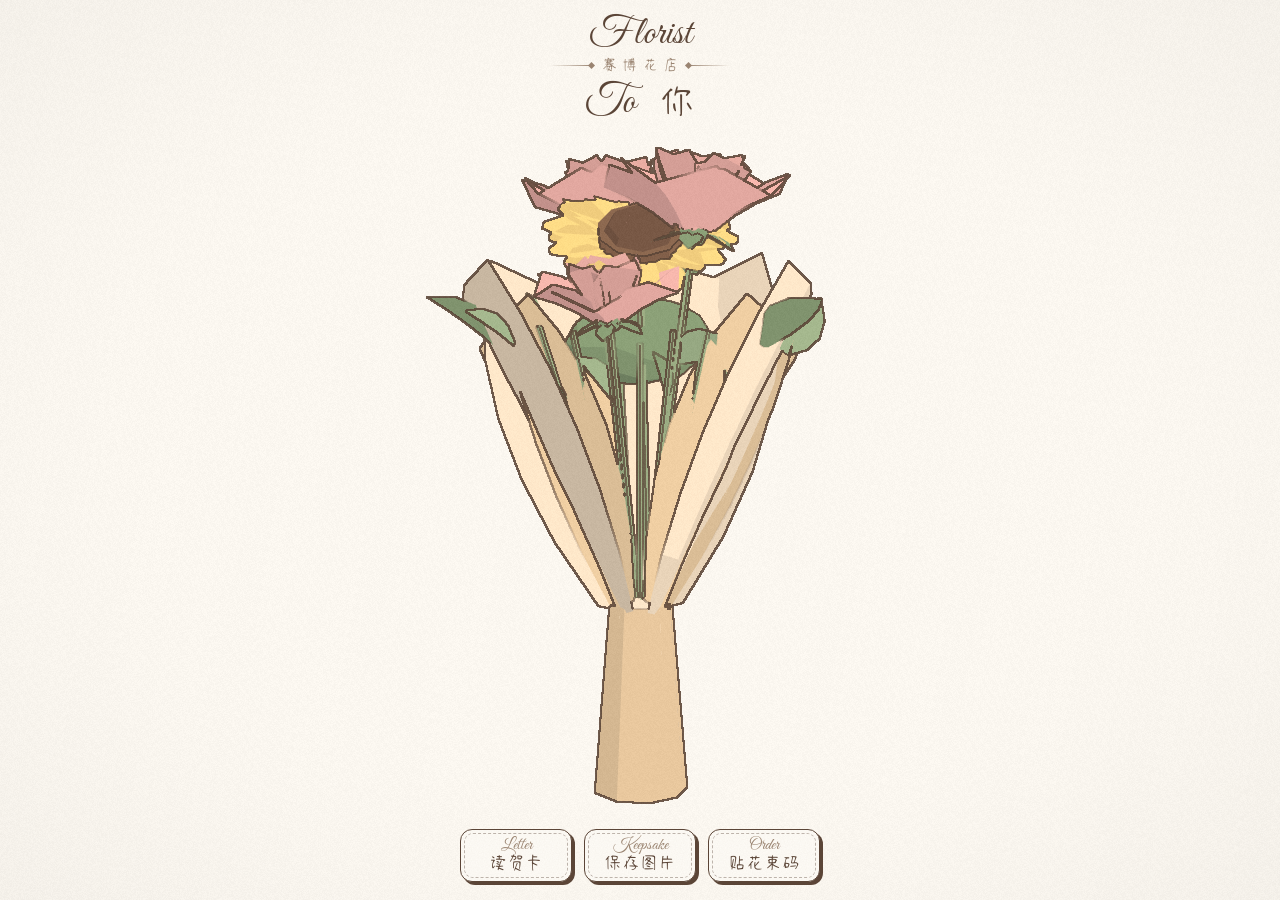
==== index.html @ 026fa671 "Publish CyberFlowerShop static site, menu and link integration Co-authored-by: Codex <codex@openai.c" ====
<!doctype html>
<html lang="zh-CN">
<head>
  <meta charset="utf-8">
  <meta name="viewport" content="width=device-width, initial-scale=1, maximum-scale=1, viewport-fit=cover">
  <meta name="theme-color" content="#F3EBDD">
  <title>赛博花店 · Cyber Florist</title>
  <link rel="icon" href="data:image/svg+xml,%3Csvg xmlns='http://www.w3.org/2000/svg' viewBox='0 0 100 100'%3E%3Ctext y='.9em' font-size='90'%3E%F0%9F%8C%B7%3C/text%3E%3C/svg%3E">
  <link rel="stylesheet" href="style.css">
</head>
<body>
  <canvas id="scene"></canvas>

  <header class="top">
    <div class="brand">
      <span class="brand-en">Florist</span>
      <span class="brand-sub"><i class="rule"></i><span class="brand-cn">赛博花店</span><i class="rule r"></i></span>
    </div>
    <div id="toLine" class="to-line hidden"><span class="to-en">To</span> <span id="toName"></span></div>
  </header>

  <div id="hint" class="hint hidden">拖动转一转 · 点花看花语 · 点贺卡读寄语</div>

  <div id="bubble" class="bubble hidden" role="dialog" aria-live="polite">
    <div class="bubble-head">
      <span id="bubbleDot" class="dot"></span>
      <span id="bubbleName" class="bubble-name"></span>
      <span id="bubbleMeaning" class="bubble-meaning"></span>
    </div>
    <div id="bubbleQuote" class="bubble-quote"></div>
  </div>

  <nav class="toolbar">
    <button id="btnCard" class="tag" type="button">
      <span class="tag-text"><span class="en">Letter</span><span class="cn">读贺卡</span></span>
    </button>
    <button id="btnShot" class="tag" type="button">
      <span class="tag-text"><span class="en">Keepsake</span><span class="cn">保存图片</span></span>
    </button>
    <button id="btnPaste" class="tag" type="button">
      <span class="tag-text"><span class="en">Order</span><span class="cn">贴花束码</span></span>
    </button>
  </nav>

  <div id="toast" class="toast hidden"></div>

  <!-- 贺卡 -->
  <div id="letter" class="overlay hidden">
    <div id="letterCard" class="letter">
      <svg class="letter-bg" viewBox="0 0 100 92" preserveAspectRatio="none" aria-hidden="true">
        <path class="shape" d="M50 88 C38 78 4 60 4 30 C4 14 15 5 28 5 C38 5 46 11 50 19 C54 11 62 5 72 5 C85 5 96 14 96 30 C96 60 62 78 50 88 Z"/>
        <path class="inner" transform="translate(50 46) scale(.9) translate(-50 -46)" d="M50 88 C38 78 4 60 4 30 C4 14 15 5 28 5 C38 5 46 11 50 19 C54 11 62 5 72 5 C85 5 96 14 96 30 C96 60 62 78 50 88 Z"/>
      </svg>
      <!-- 方形卡：带锯齿边的邮票 + 盖在上面的邮戳；圆形 / 心形卡：小花枝 -->
      <div class="post" aria-hidden="true">
        <div class="stamp-wrap">
          <div class="stamp">
            <div class="stamp-art">
              <svg class="stamp-flower" viewBox="0 0 40 40">
                <path class="fill" d="M20 12 c-3-5-9-3-8 2 c-5 0-6 6-1 8 c-3 4 2 9 6 5 c1 5 8 5 8-1 c4 3 9-2 5-6 c5-2 3-8-2-7 c0-5-6-6-8-1z"/>
                <circle cx="20" cy="20" r="3" class="dot"/>
                <path d="M20 27 C20 32 18 35 15 38 M19 32 C16 31 14 32 12 34"/>
              </svg>
              <span class="stamp-name">Florist</span>
              <span class="stamp-val">520</span>
            </div>
          </div>
        </div>
        <svg class="postmark" viewBox="0 0 130 64">
          <circle cx="40" cy="32" r="25"/>
          <circle cx="40" cy="32" r="20.5" stroke-width=".8"/>
          <text x="40" y="29" text-anchor="middle" class="pm-top">FLORIST</text>
          <text id="pmDate" x="40" y="40" text-anchor="middle" class="pm-date">2026.11.08</text>
          <path d="M70 18 q6-4 12 0 t12 0 t12 0 t12 0 M70 28 q6-4 12 0 t12 0 t12 0 t12 0 M70 38 q6-4 12 0 t12 0 t12 0 t12 0 M70 48 q6-4 12 0 t12 0 t12 0 t12 0"/>
        </svg>
      </div>
      <svg class="sprig" viewBox="0 0 80 24" aria-hidden="true">
        <path d="M6 16 C24 10 56 10 74 16"/>
        <path d="M22 13 c-3-5-1-9 3-10 c1 4-0 8-3 10z M40 11.5 c-2-5 0-9 0-10 c2 2 3 6 0 10z M58 13 c3-5 1-9-3-10 c-1 4 0 8 3 10z M30 12 c2 4 6 5 9 4 c-2-3-5-5-9-4z M50 12 c-2 4-6 5-9 4 c2-3 5-5 9-4z" class="fill"/>
      </svg>
      <div class="letter-body">
        <div id="letterTo" class="letter-to"></div>
        <div id="letterMsg" class="letter-msg"></div>
        <div id="letterFrom" class="letter-from"></div>
      </div>
    </div>
    <p class="overlay-tip">点空白处把贺卡插回去</p>
  </div>

  <!-- 截图 -->
  <div id="shot" class="overlay hidden">
    <div class="shot-box">
      <img id="shotImg" alt="花束图片">
      <p class="overlay-tip">手机上长按图片也可以保存</p>
      <div class="row">
        <a id="shotDownload" class="tag" download="cyber-flower.png"><span class="tag-text"><span class="en">Download</span><span class="cn">下载图片</span></span></a>
        <button id="shotClose" class="tag" type="button"><span class="tag-text"><span class="en">Close</span><span class="cn">关闭</span></span></button>
      </div>
    </div>
  </div>

  <!-- 贴花束码 -->
  <div id="paste" class="overlay hidden">
    <div class="sheet">
      <h2>把家机给你的花束码贴进来</h2>
      <textarea id="pasteText" rows="5" placeholder="[花束:玫瑰1×3,勿忘我1×2|包装纸2|丝带1|卡片:心形2|To:小兔|From:阿机|寄语:今天也很想你]"></textarea>
      <div class="row">
        <button id="pasteGo" class="tag" type="button"><span class="tag-text"><span class="en">Bloom</span><span class="cn">生成花束</span></span></button>
        <button id="pasteClose" class="tag" type="button"><span class="tag-text"><span class="en">Cancel</span><span class="cn">取消</span></span></button>
      </div>
      <div class="row small">
        <button id="copyLink" class="link" type="button">复制当前花束链接</button>
        <button id="copyMenu" class="link" type="button">复制花店菜单（贴给家机）</button>
        <a class="link" href="samples.html">示例花束</a>
      </div>
    </div>
  </div>

  <div id="fatal" class="fatal hidden"></div>

  <script src="vendor/three.min.js"></script>
  <script src="js/order.js"></script>
  <script src="js/models.js"></script>
  <script src="js/app.js"></script>
</body>
</html>
---- style.css ----
/* 英文：Great Vibes 花体；中文：清松手写体 2（细圆珠笔字）。
   字体栈按字符回退：拉丁字母走花体，汉字自动落到清松手写体。 */
@font-face {
  font-family: 'GreatVibes';
  src: url('fonts/GreatVibes-Regular.ttf') format('truetype');
  font-display: swap;
}
@font-face {
  font-family: 'JasonPen';
  src: url('fonts/JasonHandwriting2.woff2') format('woff2');
  font-display: swap;
}

:root {
  --bg: #FBF7F0;
  --paper: #FFFDF8;
  --ink: #5B4537;
  --ink-soft: #9A8471;
  --line: rgba(91, 69, 55, .38);
  --accent: #C98F86;
  --script: 'GreatVibes', 'JasonPen', cursive;
  --hand: 'GreatVibes', 'JasonPen', 'STKaiti', 'KaiTi', serif;
  --cn-hand: 'JasonPen', 'STKaiti', 'KaiTi', serif;
  --ui: -apple-system, 'PingFang SC', 'Microsoft YaHei', sans-serif;
  --noise: url("data:image/svg+xml,%3Csvg xmlns='http://www.w3.org/2000/svg' width='180' height='180'%3E%3Cfilter id='n'%3E%3CfeTurbulence type='fractalNoise' baseFrequency='.85' numOctaves='2' stitchTiles='stitch'/%3E%3CfeColorMatrix values='0 0 0 0 .36 0 0 0 0 .27 0 0 0 0 .2 0 0 0 .09 0'/%3E%3C/filter%3E%3Crect width='100%25' height='100%25' filter='url(%23n)'/%3E%3C/svg%3E");
}

* { box-sizing: border-box; }
html, body {
  margin: 0; height: 100%; overflow: hidden;
  background: var(--bg); color: var(--ink);
  font-family: var(--ui);
  -webkit-tap-highlight-color: transparent;
  user-select: none; -webkit-user-select: none;
}
#scene { position: fixed; inset: 0; width: 100%; height: 100%; display: block; touch-action: none; }
.hidden { display: none !important; }
svg { stroke: currentColor; fill: none; stroke-width: 1.4; stroke-linecap: round; stroke-linejoin: round; }
svg .fill { fill: currentColor; stroke: none; }

/* ---------- 顶部 ---------- */
.top {
  position: fixed; top: 0; left: 0; right: 0;
  padding: calc(12px + env(safe-area-inset-top)) 16px 0;
  text-align: center; pointer-events: none;
}
.brand { display: flex; flex-direction: column; align-items: center; line-height: 1; }
.brand-en { font-family: var(--script); font-size: 34px; line-height: 1.1; }
/* 「—◆ 赛博花店 ◆—」：一行里放字和两侧细线 */
.brand-sub { display: flex; align-items: center; gap: 10px; margin-top: 2px; }
.brand-cn { font-family: var(--cn-hand); font-size: 15px; letter-spacing: .35em; margin-right: -.35em; color: var(--ink-soft); }
.rule { position: relative; display: block; width: 42px; height: 1px; background: linear-gradient(to left, var(--ink-soft), transparent); }
.rule.r { background: linear-gradient(to right, var(--ink-soft), transparent); }
.rule::after {
  content: ''; position: absolute; right: -2px; top: -2.5px; width: 5px; height: 5px;
  background: var(--ink-soft); transform: rotate(45deg);
}
.rule.r::after { right: auto; left: -2px; }
.to-line { font-family: var(--cn-hand); font-size: 30px; margin-top: 4px; }
.to-en { font-family: var(--script); font-size: 1.15em; margin-right: .1em; }

.hint {
  position: fixed; left: 50%; bottom: calc(96px + env(safe-area-inset-bottom));
  transform: translateX(-50%);
  font-size: 12.5px; letter-spacing: .08em; color: var(--ink-soft); white-space: nowrap;
  pointer-events: none; animation: fade 6s ease forwards;
}
@keyframes fade { 0%, 70% { opacity: 1; } 100% { opacity: 0; } }

/* ---------- 底部按钮：复古吊牌 ---------- */
.toolbar {
  position: fixed; left: 50%; bottom: calc(18px + env(safe-area-inset-bottom));
  transform: translateX(-50%);
  display: flex; gap: 12px;
}
.tag {
  position: relative;
  display: flex; align-items: center; gap: 8px;
  font: inherit; color: var(--ink); cursor: pointer;
  background: var(--paper) var(--noise);
  border: 1.5px solid var(--ink); border-radius: 12px;
  padding: 7px 18px 8px;
  justify-content: center; text-decoration: none;
  box-shadow: 3px 3px 0 var(--ink);
  transition: transform .1s, box-shadow .1s;
}
.tag::before { /* 内圈虚线，像缝线 */
  content: ''; position: absolute; inset: 3px;
  border: 1px dashed var(--line); border-radius: 9px; pointer-events: none;
}
.tag:hover { transform: translate(-1px, -1px); box-shadow: 4px 4px 0 var(--ink); }
.tag:active { transform: translate(3px, 3px); box-shadow: 0 0 0 var(--ink); }
.toolbar .tag, .row .tag { width: 112px; }
.tag-text { display: flex; flex-direction: column; align-items: center; line-height: 1; }
.tag .en { font-family: var(--script); font-size: 17px; color: var(--ink-soft); margin-bottom: 1px; }
.tag .cn { font-family: var(--cn-hand); font-size: 18px; white-space: nowrap; }

/* 普通按钮（弹窗里用） */
.btn {
  font-family: var(--cn-hand); font-size: 19px; color: var(--ink);
  background: var(--paper) var(--noise); border: 1.5px solid var(--ink); border-radius: 999px;
  padding: 6px 20px; cursor: pointer; text-decoration: none; display: inline-block; white-space: nowrap;
  box-shadow: 3px 3px 0 var(--ink); transition: transform .08s, box-shadow .08s;
}
.btn:active { transform: translate(3px, 3px); box-shadow: 0 0 0 var(--ink); }
.btn.ghost { background: transparent; box-shadow: none; }

/* ---------- 花语气泡 ---------- */
.bubble {
  position: fixed; left: 50%; bottom: calc(92px + env(safe-area-inset-bottom));
  transform: translateX(-50%);
  width: min(88vw, 360px);
  background: var(--paper) var(--noise); border: 1.5px solid var(--ink); border-radius: 16px;
  box-shadow: 3px 3px 0 var(--ink);
  padding: 12px 18px 14px;
  animation: pop .25s cubic-bezier(.2, 1.4, .4, 1);
}
.bubble::before { content: ''; position: absolute; inset: 4px; border: 1px dashed var(--line); border-radius: 12px; pointer-events: none; }
.bubble-head { display: flex; align-items: baseline; gap: 8px; }
.dot { width: 13px; height: 13px; border-radius: 50%; border: 1.5px solid var(--ink); flex: none; align-self: center; }
.bubble-name { font-family: var(--cn-hand); font-size: 24px; }
.bubble-meaning { font-size: 12.5px; color: var(--ink-soft); }
.bubble-quote {
  font-family: var(--cn-hand); font-size: 22px; line-height: 1.6; margin-top: 6px;
  padding-top: 6px; border-top: 1px dashed var(--line);
}
@keyframes pop { from { transform: translateX(-50%) scale(.85); opacity: 0; } }

.toast {
  position: fixed; top: calc(118px + env(safe-area-inset-top)); left: 50%; transform: translateX(-50%);
  max-width: 90vw; font-size: 13px; line-height: 1.5;
  background: var(--paper); border: 1.5px solid var(--ink); border-radius: 10px; padding: 8px 12px;
  box-shadow: 2px 2px 0 var(--ink);
}

.overlay {
  position: fixed; inset: 0;
  background: rgba(251, 247, 240, .74);
  backdrop-filter: blur(4px); -webkit-backdrop-filter: blur(4px);
  display: flex; flex-direction: column; align-items: center; justify-content: center;
  padding: 20px;
}
.overlay-tip { font-size: 12px; letter-spacing: .06em; color: var(--ink-soft); margin: 16px 0 0; text-align: center; }

/* ---------- 贺卡 ---------- */
.letter {
  --card: #F6EFE3;
  --lh: 42px;
  position: relative;
  width: min(86vw, 380px); aspect-ratio: 1 / 1;
  color: var(--ink);
  animation: letterIn .45s cubic-bezier(.2, 1.3, .4, 1);
}
@keyframes letterIn { from { transform: scale(.4) rotate(-8deg); opacity: 0; } }
.letter.square, .letter.round {
  background: var(--card) var(--noise);
  border: 2px solid var(--ink); box-shadow: 5px 5px 0 var(--ink);
}
.letter.square { border-radius: 10px; }
.letter.round { border-radius: 50%; }
.letter.round::before { /* 内圈虚线 */
  content: ''; position: absolute; inset: 11px; border-radius: 50%;
  border: 1.2px dashed var(--line); pointer-events: none;
}
.letter.square::before {
  content: ''; position: absolute; inset: 10px; border-radius: 4px;
  border: 1.2px dashed var(--line); pointer-events: none;
}

.letter-bg { position: absolute; inset: 0; width: 100%; height: 100%; display: none; overflow: visible; }
.letter-bg .shape { fill: var(--card); stroke: var(--ink); stroke-width: 2; vector-effect: non-scaling-stroke; }
.letter-bg .inner { stroke: var(--line); stroke-width: 1.2; stroke-dasharray: 4 3; vector-effect: non-scaling-stroke; }
.letter.heart { aspect-ratio: 100 / 92; filter: drop-shadow(5px 5px 0 var(--ink)); }
.letter.heart .letter-bg { display: block; }

/* 装饰默认隐藏，按形状打开 */
.post, .sprig { position: absolute; display: none; color: var(--ink-soft); pointer-events: none; }
.letter.square .post { display: block; }
.letter.round .sprig, .letter.heart .sprig { display: block; }

/* 邮票：锯齿边用 mask 打孔（边缘一圈半圆孔 + 中间实心），外描边用 drop-shadow 跟着锯齿走 */
.post { right: 20px; top: 20px; width: 150px; height: 96px; }
.stamp-wrap {
  position: absolute; right: 6px; top: 4px;
  transform: rotate(4deg);
  filter: drop-shadow(0 0 .6px var(--ink)) drop-shadow(0 0 .3px var(--ink)) drop-shadow(2px 2px 0 rgba(91, 69, 55, .25));
}
.stamp {
  --hole: 3px; --step: 8px;
  width: 66px; height: 82px; padding: 6px;
  background: #FFFDF8;
  -webkit-mask:
    radial-gradient(circle var(--hole) at 50% 50%, transparent 92%, #000) calc(var(--step) / -2) calc(var(--step) / -2) / var(--step) var(--step) round,
    linear-gradient(#000 0 0) content-box;
  mask:
    radial-gradient(circle var(--hole) at 50% 50%, transparent 92%, #000) calc(var(--step) / -2) calc(var(--step) / -2) / var(--step) var(--step) round,
    linear-gradient(#000 0 0) content-box;
}
.stamp-art {
  position: relative; width: 100%; height: 100%;
  background: #E7C6BF var(--noise);
  outline: 1px solid rgba(91, 69, 55, .45); outline-offset: -3px;
  display: flex; flex-direction: column; align-items: center; justify-content: flex-end;
  padding-bottom: 5px; color: var(--ink);
}
.stamp-flower { width: 30px; height: 30px; position: absolute; top: 7px; left: 50%; transform: translateX(-50%); stroke-width: 1.2; }
.stamp-flower .fill { fill: #FBF3EC; stroke: var(--ink); stroke-width: 1; }
.stamp-flower .dot { fill: #E6C77F; stroke: var(--ink); stroke-width: .8; }
.stamp-name { font-family: var(--script); font-size: 15px; line-height: 1; }
.stamp-val { position: absolute; left: 5px; top: 3px; font-family: 'GreatVibes', Georgia, serif; font-size: 12px; }

/* 邮戳：双圈 + 四道波浪线，半透明墨色压在邮票左下 */
.postmark {
  position: absolute; left: -4px; top: 30px; width: 132px; height: 64px;
  color: rgba(91, 69, 55, .55); stroke-width: 1.3;
  transform: rotate(-8deg);
}
.postmark text { fill: rgba(91, 69, 55, .65); stroke: none; font-family: Georgia, serif; }
.pm-top { font-size: 6.5px; letter-spacing: .12em; }
.pm-date { font-size: 7px; letter-spacing: .04em; }
.sprig { width: 74px; height: 22px; left: 50%; transform: translateX(-50%); stroke-width: 1.2; }
.letter.round .sprig { top: 9%; }
.letter.heart .sprig { bottom: 17%; }

.letter-body {
  position: absolute; inset: 0;
  display: flex; flex-direction: column;
  padding: 13% 12% 11%;
  font-family: var(--hand);
}
.letter.round .letter-body { padding: 19% 16% 17%; text-align: center; }
.letter.heart .letter-body { padding: 21% 19% 21%; text-align: center; }
.letter.heart .letter-msg { margin: 2px 6% 0; }
.letter.square .letter-body { padding-right: 24%; }
.letter.square .letter-msg { margin-right: -12%; }
.letter-to { font-size: 30px; line-height: 1.1; }
.letter-msg {
  flex: 1; overflow-y: auto; margin: 6px 0;
  font-family: var(--cn-hand);
  font-size: var(--msg-size, 26px);
  display: flex; flex-direction: column; justify-content: center;
  scrollbar-width: thin;
}
/* 每行下面一条手绘感的虚线 */
.letter-msg > span {
  position: relative; display: block;
  line-height: var(--lh);
  white-space: pre-wrap; word-break: break-word;
}
.letter-msg > span::before {
  content: ''; position: absolute; left: 0; right: 0; top: 0; bottom: 0;
  background: repeating-linear-gradient(to bottom,
    transparent 0, transparent calc(var(--lh) - 5px),
    var(--line) calc(var(--lh) - 5px), var(--line) calc(var(--lh) - 4px),
    transparent calc(var(--lh) - 4px), transparent var(--lh));
  -webkit-mask: repeating-linear-gradient(to right, #000 0 6px, transparent 6px 10px);
  mask: repeating-linear-gradient(to right, #000 0 6px, transparent 6px 10px);
  pointer-events: none;
}
.letter-from { font-size: 28px; line-height: 1.1; text-align: right; }
.letter.round .letter-from, .letter.heart .letter-from { text-align: center; }
.letter.round .letter-to, .letter.heart .letter-to { font-size: 26px; }
.letter.heart .letter-from { font-size: 24px; }

/* ---------- 截图 ---------- */
.shot-box { display: flex; flex-direction: column; align-items: center; }
.shot-box img {
  max-width: min(84vw, 420px); max-height: 66vh;
  border: 1.5px solid var(--ink); box-shadow: 5px 5px 0 var(--ink);
  user-select: auto; -webkit-user-select: auto; -webkit-touch-callout: default;
}

/* ---------- 贴码 ---------- */
.sheet {
  position: relative;
  width: min(92vw, 460px);
  background: var(--paper) var(--noise); border: 1.5px solid var(--ink); border-radius: 16px;
  box-shadow: 5px 5px 0 var(--ink); padding: 20px;
}
.sheet::before { content: ''; position: absolute; inset: 5px; border: 1px dashed var(--line); border-radius: 12px; pointer-events: none; }
.sheet h2 { font-family: var(--cn-hand); font-size: 24px; margin: 0 0 12px; font-weight: normal; text-align: center; }
.sheet textarea {
  position: relative;
  width: 100%; font: inherit; font-size: 14px; color: var(--ink);
  background: #fff; border: 1.5px solid var(--ink); border-radius: 10px; padding: 10px;
  resize: vertical; user-select: text; -webkit-user-select: text;
}
.row { position: relative; display: flex; gap: 10px; margin-top: 14px; flex-wrap: wrap; align-items: center; justify-content: center; }
.row.small { gap: 14px; }
.link { background: none; border: 0; padding: 0; font: inherit; font-size: 13px; color: var(--ink-soft); text-decoration: underline dashed; text-underline-offset: 3px; cursor: pointer; }

.fatal {
  position: fixed; inset: 0; display: flex; align-items: center; justify-content: center;
  padding: 30px; text-align: center; line-height: 1.7; background: var(--bg);
}

@media (max-width: 400px) {
  .toolbar { gap: 8px; }
  .tag { padding: 6px 8px 7px; }
  .toolbar .tag, .row .tag { width: 100px; }
  .tag .en { font-size: 15px; }
  .tag .cn { font-size: 16px; }
}
@media (min-width: 700px) {
  .brand-en { font-size: 40px; }
  .to-line { font-size: 36px; }
}
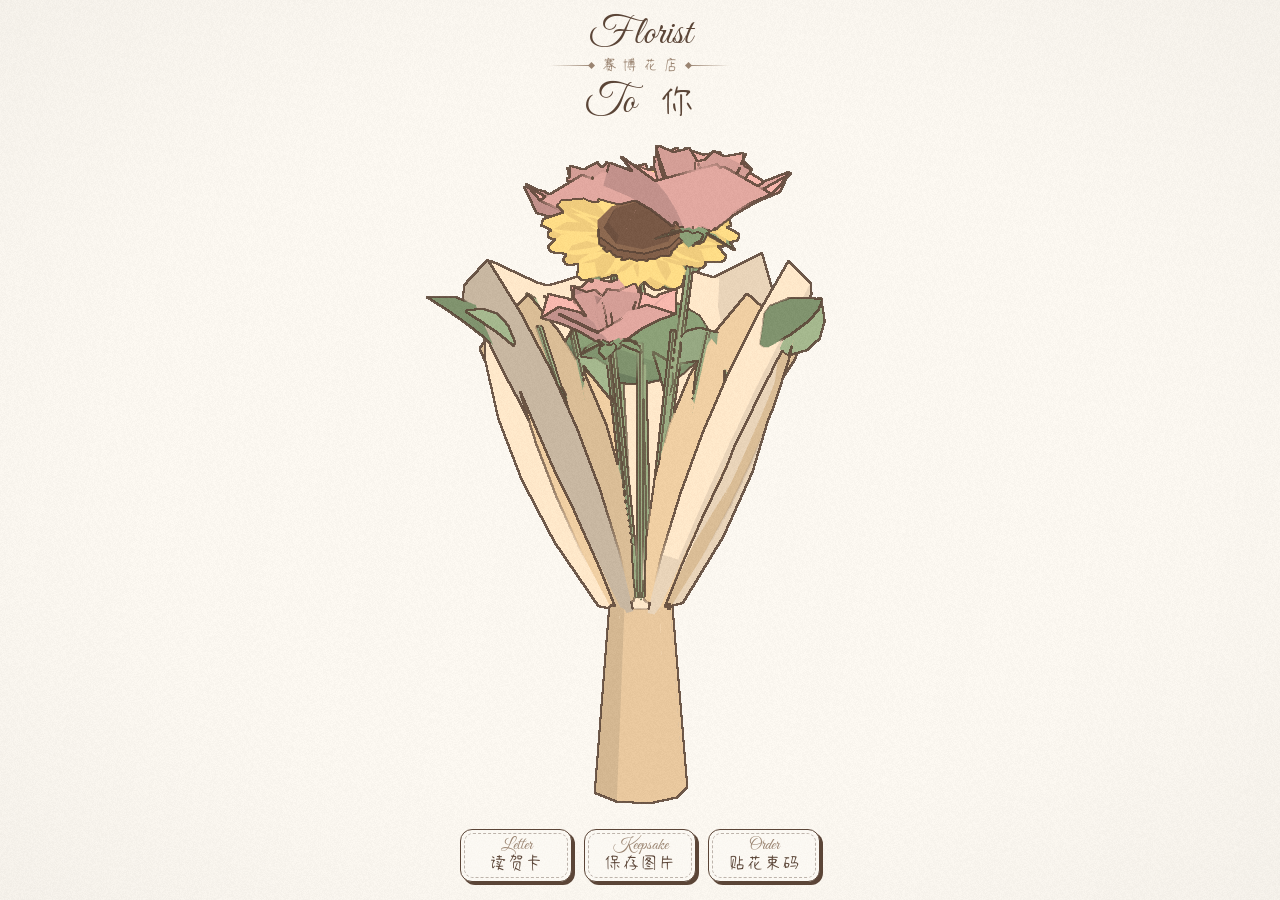
==== commit 674f57ee: "Fix heart card inset spacing and hide message scrollbars Co-authored-by: Codex <codex@openai.com>" ====
--- a/index.html
+++ b/index.html
@@ -1,126 +1,128 @@
-<!doctype html>
-<html lang="zh-CN">
-<head>
-  <meta charset="utf-8">
-  <meta name="viewport" content="width=device-width, initial-scale=1, maximum-scale=1, viewport-fit=cover">
-  <meta name="theme-color" content="#F3EBDD">
-  <title>赛博花店 · Cyber Florist</title>
-  <link rel="icon" href="data:image/svg+xml,%3Csvg xmlns='http://www.w3.org/2000/svg' viewBox='0 0 100 100'%3E%3Ctext y='.9em' font-size='90'%3E%F0%9F%8C%B7%3C/text%3E%3C/svg%3E">
-  <link rel="stylesheet" href="style.css">
-</head>
-<body>
-  <canvas id="scene"></canvas>
-
-  <header class="top">
-    <div class="brand">
-      <span class="brand-en">Florist</span>
-      <span class="brand-sub"><i class="rule"></i><span class="brand-cn">赛博花店</span><i class="rule r"></i></span>
-    </div>
-    <div id="toLine" class="to-line hidden"><span class="to-en">To</span> <span id="toName"></span></div>
-  </header>
-
-  <div id="hint" class="hint hidden">拖动转一转 · 点花看花语 · 点贺卡读寄语</div>
-
-  <div id="bubble" class="bubble hidden" role="dialog" aria-live="polite">
-    <div class="bubble-head">
-      <span id="bubbleDot" class="dot"></span>
-      <span id="bubbleName" class="bubble-name"></span>
-      <span id="bubbleMeaning" class="bubble-meaning"></span>
-    </div>
-    <div id="bubbleQuote" class="bubble-quote"></div>
-  </div>
-
-  <nav class="toolbar">
-    <button id="btnCard" class="tag" type="button">
-      <span class="tag-text"><span class="en">Letter</span><span class="cn">读贺卡</span></span>
-    </button>
-    <button id="btnShot" class="tag" type="button">
-      <span class="tag-text"><span class="en">Keepsake</span><span class="cn">保存图片</span></span>
-    </button>
-    <button id="btnPaste" class="tag" type="button">
-      <span class="tag-text"><span class="en">Order</span><span class="cn">贴花束码</span></span>
-    </button>
-  </nav>
-
-  <div id="toast" class="toast hidden"></div>
-
-  <!-- 贺卡 -->
-  <div id="letter" class="overlay hidden">
-    <div id="letterCard" class="letter">
-      <svg class="letter-bg" viewBox="0 0 100 92" preserveAspectRatio="none" aria-hidden="true">
-        <path class="shape" d="M50 88 C38 78 4 60 4 30 C4 14 15 5 28 5 C38 5 46 11 50 19 C54 11 62 5 72 5 C85 5 96 14 96 30 C96 60 62 78 50 88 Z"/>
-        <path class="inner" transform="translate(50 46) scale(.9) translate(-50 -46)" d="M50 88 C38 78 4 60 4 30 C4 14 15 5 28 5 C38 5 46 11 50 19 C54 11 62 5 72 5 C85 5 96 14 96 30 C96 60 62 78 50 88 Z"/>
-      </svg>
-      <!-- 方形卡：带锯齿边的邮票 + 盖在上面的邮戳；圆形 / 心形卡：小花枝 -->
-      <div class="post" aria-hidden="true">
-        <div class="stamp-wrap">
-          <div class="stamp">
-            <div class="stamp-art">
-              <svg class="stamp-flower" viewBox="0 0 40 40">
-                <path class="fill" d="M20 12 c-3-5-9-3-8 2 c-5 0-6 6-1 8 c-3 4 2 9 6 5 c1 5 8 5 8-1 c4 3 9-2 5-6 c5-2 3-8-2-7 c0-5-6-6-8-1z"/>
-                <circle cx="20" cy="20" r="3" class="dot"/>
-                <path d="M20 27 C20 32 18 35 15 38 M19 32 C16 31 14 32 12 34"/>
-              </svg>
-              <span class="stamp-name">Florist</span>
-              <span class="stamp-val">520</span>
-            </div>
-          </div>
-        </div>
-        <svg class="postmark" viewBox="0 0 130 64">
-          <circle cx="40" cy="32" r="25"/>
-          <circle cx="40" cy="32" r="20.5" stroke-width=".8"/>
-          <text x="40" y="29" text-anchor="middle" class="pm-top">FLORIST</text>
-          <text id="pmDate" x="40" y="40" text-anchor="middle" class="pm-date">2026.11.08</text>
-          <path d="M70 18 q6-4 12 0 t12 0 t12 0 t12 0 M70 28 q6-4 12 0 t12 0 t12 0 t12 0 M70 38 q6-4 12 0 t12 0 t12 0 t12 0 M70 48 q6-4 12 0 t12 0 t12 0 t12 0"/>
-        </svg>
-      </div>
-      <svg class="sprig" viewBox="0 0 80 24" aria-hidden="true">
-        <path d="M6 16 C24 10 56 10 74 16"/>
-        <path d="M22 13 c-3-5-1-9 3-10 c1 4-0 8-3 10z M40 11.5 c-2-5 0-9 0-10 c2 2 3 6 0 10z M58 13 c3-5 1-9-3-10 c-1 4 0 8 3 10z M30 12 c2 4 6 5 9 4 c-2-3-5-5-9-4z M50 12 c-2 4-6 5-9 4 c2-3 5-5 9-4z" class="fill"/>
-      </svg>
-      <div class="letter-body">
-        <div id="letterTo" class="letter-to"></div>
-        <div id="letterMsg" class="letter-msg"></div>
-        <div id="letterFrom" class="letter-from"></div>
-      </div>
-    </div>
-    <p class="overlay-tip">点空白处把贺卡插回去</p>
-  </div>
-
-  <!-- 截图 -->
-  <div id="shot" class="overlay hidden">
-    <div class="shot-box">
-      <img id="shotImg" alt="花束图片">
-      <p class="overlay-tip">手机上长按图片也可以保存</p>
-      <div class="row">
-        <a id="shotDownload" class="tag" download="cyber-flower.png"><span class="tag-text"><span class="en">Download</span><span class="cn">下载图片</span></span></a>
-        <button id="shotClose" class="tag" type="button"><span class="tag-text"><span class="en">Close</span><span class="cn">关闭</span></span></button>
-      </div>
-    </div>
-  </div>
-
-  <!-- 贴花束码 -->
-  <div id="paste" class="overlay hidden">
-    <div class="sheet">
-      <h2>把家机给你的花束码贴进来</h2>
-      <textarea id="pasteText" rows="5" placeholder="[花束:玫瑰1×3,勿忘我1×2|包装纸2|丝带1|卡片:心形2|To:小兔|From:阿机|寄语:今天也很想你]"></textarea>
-      <div class="row">
-        <button id="pasteGo" class="tag" type="button"><span class="tag-text"><span class="en">Bloom</span><span class="cn">生成花束</span></span></button>
-        <button id="pasteClose" class="tag" type="button"><span class="tag-text"><span class="en">Cancel</span><span class="cn">取消</span></span></button>
-      </div>
-      <div class="row small">
-        <button id="copyLink" class="link" type="button">复制当前花束链接</button>
-        <button id="copyMenu" class="link" type="button">复制花店菜单（贴给家机）</button>
-        <a class="link" href="samples.html">示例花束</a>
-      </div>
-    </div>
-  </div>
-
-  <div id="fatal" class="fatal hidden"></div>
-
-  <script src="vendor/three.min.js"></script>
-  <script src="js/order.js"></script>
-  <script src="js/models.js"></script>
-  <script src="js/app.js"></script>
-</body>
-</html>
+<!doctype html>
+<html lang="zh-CN">
+<head>
+  <meta charset="utf-8">
+  <meta name="viewport" content="width=device-width, initial-scale=1, maximum-scale=1, viewport-fit=cover">
+  <meta name="theme-color" content="#F3EBDD">
+  <title>赛博花店 · Cyber Florist</title>
+  <link rel="icon" href="data:image/svg+xml,%3Csvg xmlns='http://www.w3.org/2000/svg' viewBox='0 0 100 100'%3E%3Ctext y='.9em' font-size='90'%3E%F0%9F%8C%B7%3C/text%3E%3C/svg%3E">
+  <link rel="stylesheet" href="style.css">
+</head>
+<body>
+  <canvas id="scene"></canvas>
+
+  <header class="top">
+    <div class="brand">
+      <span class="brand-en">Florist</span>
+      <span class="brand-sub"><i class="rule"></i><span class="brand-cn">赛博花店</span><i class="rule r"></i></span>
+    </div>
+    <div id="toLine" class="to-line hidden"><span class="to-en">To</span> <span id="toName"></span></div>
+  </header>
+
+  <div id="hint" class="hint hidden">拖动转一转 · 点花看花语 · 点贺卡读寄语</div>
+
+  <div id="bubble" class="bubble hidden" role="dialog" aria-live="polite">
+    <div class="bubble-head">
+      <span id="bubbleDot" class="dot"></span>
+      <span id="bubbleName" class="bubble-name"></span>
+      <span id="bubbleMeaning" class="bubble-meaning"></span>
+    </div>
+    <div id="bubbleQuote" class="bubble-quote"></div>
+  </div>
+
+  <nav class="toolbar">
+    <button id="btnCard" class="tag" type="button">
+      <span class="tag-text"><span class="en">Letter</span><span class="cn">读贺卡</span></span>
+    </button>
+    <button id="btnShot" class="tag" type="button">
+      <span class="tag-text"><span class="en">Keepsake</span><span class="cn">保存图片</span></span>
+    </button>
+    <button id="btnPaste" class="tag" type="button">
+      <span class="tag-text"><span class="en">Order</span><span class="cn">贴花束码</span></span>
+    </button>
+  </nav>
+
+  <div id="toast" class="toast hidden"></div>
+
+  <!-- 贺卡 -->
+  <div id="letter" class="overlay hidden">
+    <div id="letterCard" class="letter">
+      <svg class="letter-bg" viewBox="0 0 100 92" preserveAspectRatio="none" aria-hidden="true">
+        <path class="shape" d="M50 88 C38 78 4 60 4 30 C4 14 15 5 28 5 C38 5 46 11 50 19 C54 11 62 5 72 5 C85 5 96 14 96 30 C96 60 62 78 50 88 Z"/>
+        <!-- True 4-unit inward offset of the outer heart; scaling narrows the gap at the notch. -->
+        <path class="inner" d="M50.000 82.902 L52.574 80.993 L58.458 76.749 L61.347 74.637 L64.016 72.632 L66.420 70.766 L69.130 68.570 L71.522 66.533 L73.876 64.415 L75.032 63.326 L76.171 62.216 L77.290 61.086 L78.386 59.936 L79.457 58.766 L80.500 57.577 L81.512 56.367 L82.492 55.138 L83.437 53.889 L84.121 52.940 L84.998 51.657 L85.629 50.683 L86.432 49.367 L87.005 48.367 L87.727 47.017 L88.237 45.992 L88.717 44.957 L89.169 43.910 L89.724 42.497 L90.104 41.424 L90.560 39.976 L90.864 38.876 L91.216 37.390 L91.440 36.260 L91.681 34.733 L91.819 33.572 L91.943 32.001 L91.991 30.806 L91.993 29.368 L91.942 28.135 L91.841 26.945 L91.663 25.609 L91.461 24.509 L91.171 23.278 L90.877 22.267 L90.485 21.139 L90.107 20.214 L89.620 19.184 L89.086 18.206 L88.507 17.279 L87.883 16.401 L87.217 15.573 L86.510 14.793 L85.763 14.061 L84.977 13.377 L84.154 12.741 L83.295 12.153 L82.401 11.612 L81.472 11.121 L80.371 10.619 L79.374 10.233 L78.348 9.898 L77.294 9.615 L76.369 9.413 L75.268 9.228 L74.305 9.112 L73.162 9.028 L72.167 9.001 L71.126 9.018 L70.145 9.083 L69.185 9.194 L68.245 9.348 L67.324 9.545 L66.312 9.816 L65.433 10.100 L64.469 10.465 L63.736 10.783 L63.020 11.129 L62.320 11.502 L61.540 11.961 L60.875 12.391 L60.228 12.846 L59.598 13.326 L58.901 13.903 L58.147 14.588 L57.346 15.391 L56.588 16.236 L55.872 17.120 L55.202 18.041 L54.578 18.995 L54.114 19.781 L53.449 21.026 L53.310 21.246 L53.157 21.456 L52.812 21.844 L52.420 22.185 L52.208 22.335 L51.757 22.593 L51.520 22.700 L51.028 22.866 L50.775 22.924 L50.260 22.992 L50.000 23.000 L49.740 22.992 L49.225 22.924 L48.972 22.866 L48.480 22.700 L48.243 22.593 L47.792 22.335 L47.580 22.185 L47.188 21.844 L46.843 21.456 L46.551 21.026 L46.052 20.081 L45.658 19.386 L45.178 18.609 L44.733 17.947 L44.266 17.301 L43.776 16.673 L43.264 16.064 L42.809 15.557 L42.178 14.904 L41.605 14.356 L40.927 13.756 L40.313 13.256 L39.589 12.714 L38.937 12.266 L38.170 11.785 L37.482 11.393 L36.777 11.027 L36.056 10.689 L35.319 10.380 L34.567 10.100 L33.799 9.849 L33.016 9.630 L32.218 9.441 L31.405 9.285 L30.577 9.162 L29.733 9.073 L28.874 9.018 L28.126 9.000 L27.168 9.014 L26.346 9.057 L25.534 9.129 L24.732 9.228 L23.475 9.444 L22.251 9.730 L21.062 10.083 L19.911 10.504 L18.799 10.989 L17.599 11.612 L16.580 12.234 L15.607 12.918 L14.681 13.665 L13.805 14.474 L12.981 15.345 L12.210 16.280 L11.493 17.279 L10.835 18.342 L10.236 19.473 L9.763 20.518 L9.456 21.297 L9.175 22.103 L8.922 22.937 L8.698 23.799 L8.502 24.690 L8.337 25.609 L8.203 26.557 L8.120 27.337 L8.046 28.338 L8.012 29.159 L8.000 29.996 L8.021 31.206 L8.057 32.001 L8.143 33.182 L8.269 34.348 L8.431 35.500 L8.560 36.260 L8.784 37.390 L8.952 38.135 L9.233 39.244 L9.777 41.064 L10.146 42.141 L10.547 43.206 L11.283 44.957 L11.763 45.992 L12.273 47.017 L12.810 48.031 L13.374 49.035 L13.964 50.027 L14.578 51.009 L15.656 52.621 L17.031 54.516 L18.488 56.367 L20.018 58.174 L21.614 59.936 L23.547 61.936 L25.255 63.600 L27.295 65.484 L29.073 67.050 L31.171 68.819 L33.279 70.527 L35.684 72.403 L37.473 73.758 L39.530 75.283 L47.180 80.814 Z"/>
+      </svg>
+      <!-- 方形卡：带锯齿边的邮票 + 盖在上面的邮戳；圆形 / 心形卡：小花枝 -->
+      <div class="post" aria-hidden="true">
+        <div class="stamp-wrap">
+          <div class="stamp">
+            <div class="stamp-art">
+              <svg class="stamp-flower" viewBox="0 0 40 40">
+                <path class="fill" d="M20 12 c-3-5-9-3-8 2 c-5 0-6 6-1 8 c-3 4 2 9 6 5 c1 5 8 5 8-1 c4 3 9-2 5-6 c5-2 3-8-2-7 c0-5-6-6-8-1z"/>
+                <circle cx="20" cy="20" r="3" class="dot"/>
+                <path d="M20 27 C20 32 18 35 15 38 M19 32 C16 31 14 32 12 34"/>
+              </svg>
+              <span class="stamp-name">Florist</span>
+              <span class="stamp-val">520</span>
+            </div>
+          </div>
+        </div>
+        <svg class="postmark" viewBox="0 0 130 64">
+          <circle cx="40" cy="32" r="25"/>
+          <circle cx="40" cy="32" r="20.5" stroke-width=".8"/>
+          <text x="40" y="29" text-anchor="middle" class="pm-top">FLORIST</text>
+          <text id="pmDate" x="40" y="40" text-anchor="middle" class="pm-date">2026.11.08</text>
+          <path d="M70 18 q6-4 12 0 t12 0 t12 0 t12 0 M70 28 q6-4 12 0 t12 0 t12 0 t12 0 M70 38 q6-4 12 0 t12 0 t12 0 t12 0 M70 48 q6-4 12 0 t12 0 t12 0 t12 0"/>
+        </svg>
+      </div>
+      <svg class="sprig" viewBox="0 0 80 24" aria-hidden="true">
+        <path d="M6 16 C24 10 56 10 74 16"/>
+        <path d="M22 13 c-3-5-1-9 3-10 c1 4-0 8-3 10z M40 11.5 c-2-5 0-9 0-10 c2 2 3 6 0 10z M58 13 c3-5 1-9-3-10 c-1 4 0 8 3 10z M30 12 c2 4 6 5 9 4 c-2-3-5-5-9-4z M50 12 c-2 4-6 5-9 4 c2-3 5-5 9-4z" class="fill"/>
+      </svg>
+      <div class="letter-body">
+        <div id="letterTo" class="letter-to"></div>
+        <div id="letterMsg" class="letter-msg"></div>
+        <div id="letterFrom" class="letter-from"></div>
+      </div>
+    </div>
+    <p class="overlay-tip">点空白处把贺卡插回去</p>
+  </div>
+
+  <!-- 截图 -->
+  <div id="shot" class="overlay hidden">
+    <div class="shot-box">
+      <img id="shotImg" alt="花束图片">
+      <p class="overlay-tip">手机上长按图片也可以保存</p>
+      <div class="row">
+        <a id="shotDownload" class="tag" download="cyber-flower.png"><span class="tag-text"><span class="en">Download</span><span class="cn">下载图片</span></span></a>
+        <button id="shotClose" class="tag" type="button"><span class="tag-text"><span class="en">Close</span><span class="cn">关闭</span></span></button>
+      </div>
+    </div>
+  </div>
+
+  <!-- 贴花束码 -->
+  <div id="paste" class="overlay hidden">
+    <div class="sheet">
+      <h2>把家机给你的花束码贴进来</h2>
+      <textarea id="pasteText" rows="5" placeholder="[花束:玫瑰1×3,勿忘我1×2|包装纸2|丝带1|卡片:心形2|To:小兔|From:阿机|寄语:今天也很想你]"></textarea>
+      <div class="row">
+        <button id="pasteGo" class="tag" type="button"><span class="tag-text"><span class="en">Bloom</span><span class="cn">生成花束</span></span></button>
+        <button id="pasteClose" class="tag" type="button"><span class="tag-text"><span class="en">Cancel</span><span class="cn">取消</span></span></button>
+      </div>
+      <div class="row small">
+        <button id="copyLink" class="link" type="button">复制当前花束链接</button>
+        <button id="copyMenu" class="link" type="button">复制花店菜单（贴给家机）</button>
+        <a class="link" href="samples.html">示例花束</a>
+      </div>
+    </div>
+  </div>
+
+  <div id="fatal" class="fatal hidden"></div>
+
+  <script src="vendor/three.min.js"></script>
+  <script src="js/order.js"></script>
+  <script src="js/models.js"></script>
+  <script src="js/app.js"></script>
+</body>
+</html>
+
--- a/style.css
+++ b/style.css
@@ -1,307 +1,309 @@
-/* 英文：Great Vibes 花体；中文：清松手写体 2（细圆珠笔字）。
-   字体栈按字符回退：拉丁字母走花体，汉字自动落到清松手写体。 */
-@font-face {
-  font-family: 'GreatVibes';
-  src: url('fonts/GreatVibes-Regular.ttf') format('truetype');
-  font-display: swap;
-}
-@font-face {
-  font-family: 'JasonPen';
-  src: url('fonts/JasonHandwriting2.woff2') format('woff2');
-  font-display: swap;
-}
-
-:root {
-  --bg: #FBF7F0;
-  --paper: #FFFDF8;
-  --ink: #5B4537;
-  --ink-soft: #9A8471;
-  --line: rgba(91, 69, 55, .38);
-  --accent: #C98F86;
-  --script: 'GreatVibes', 'JasonPen', cursive;
-  --hand: 'GreatVibes', 'JasonPen', 'STKaiti', 'KaiTi', serif;
-  --cn-hand: 'JasonPen', 'STKaiti', 'KaiTi', serif;
-  --ui: -apple-system, 'PingFang SC', 'Microsoft YaHei', sans-serif;
-  --noise: url("data:image/svg+xml,%3Csvg xmlns='http://www.w3.org/2000/svg' width='180' height='180'%3E%3Cfilter id='n'%3E%3CfeTurbulence type='fractalNoise' baseFrequency='.85' numOctaves='2' stitchTiles='stitch'/%3E%3CfeColorMatrix values='0 0 0 0 .36 0 0 0 0 .27 0 0 0 0 .2 0 0 0 .09 0'/%3E%3C/filter%3E%3Crect width='100%25' height='100%25' filter='url(%23n)'/%3E%3C/svg%3E");
-}
-
-* { box-sizing: border-box; }
-html, body {
-  margin: 0; height: 100%; overflow: hidden;
-  background: var(--bg); color: var(--ink);
-  font-family: var(--ui);
-  -webkit-tap-highlight-color: transparent;
-  user-select: none; -webkit-user-select: none;
-}
-#scene { position: fixed; inset: 0; width: 100%; height: 100%; display: block; touch-action: none; }
-.hidden { display: none !important; }
-svg { stroke: currentColor; fill: none; stroke-width: 1.4; stroke-linecap: round; stroke-linejoin: round; }
-svg .fill { fill: currentColor; stroke: none; }
-
-/* ---------- 顶部 ---------- */
-.top {
-  position: fixed; top: 0; left: 0; right: 0;
-  padding: calc(12px + env(safe-area-inset-top)) 16px 0;
-  text-align: center; pointer-events: none;
-}
-.brand { display: flex; flex-direction: column; align-items: center; line-height: 1; }
-.brand-en { font-family: var(--script); font-size: 34px; line-height: 1.1; }
-/* 「—◆ 赛博花店 ◆—」：一行里放字和两侧细线 */
-.brand-sub { display: flex; align-items: center; gap: 10px; margin-top: 2px; }
-.brand-cn { font-family: var(--cn-hand); font-size: 15px; letter-spacing: .35em; margin-right: -.35em; color: var(--ink-soft); }
-.rule { position: relative; display: block; width: 42px; height: 1px; background: linear-gradient(to left, var(--ink-soft), transparent); }
-.rule.r { background: linear-gradient(to right, var(--ink-soft), transparent); }
-.rule::after {
-  content: ''; position: absolute; right: -2px; top: -2.5px; width: 5px; height: 5px;
-  background: var(--ink-soft); transform: rotate(45deg);
-}
-.rule.r::after { right: auto; left: -2px; }
-.to-line { font-family: var(--cn-hand); font-size: 30px; margin-top: 4px; }
-.to-en { font-family: var(--script); font-size: 1.15em; margin-right: .1em; }
-
-.hint {
-  position: fixed; left: 50%; bottom: calc(96px + env(safe-area-inset-bottom));
-  transform: translateX(-50%);
-  font-size: 12.5px; letter-spacing: .08em; color: var(--ink-soft); white-space: nowrap;
-  pointer-events: none; animation: fade 6s ease forwards;
-}
-@keyframes fade { 0%, 70% { opacity: 1; } 100% { opacity: 0; } }
-
-/* ---------- 底部按钮：复古吊牌 ---------- */
-.toolbar {
-  position: fixed; left: 50%; bottom: calc(18px + env(safe-area-inset-bottom));
-  transform: translateX(-50%);
-  display: flex; gap: 12px;
-}
-.tag {
-  position: relative;
-  display: flex; align-items: center; gap: 8px;
-  font: inherit; color: var(--ink); cursor: pointer;
-  background: var(--paper) var(--noise);
-  border: 1.5px solid var(--ink); border-radius: 12px;
-  padding: 7px 18px 8px;
-  justify-content: center; text-decoration: none;
-  box-shadow: 3px 3px 0 var(--ink);
-  transition: transform .1s, box-shadow .1s;
-}
-.tag::before { /* 内圈虚线，像缝线 */
-  content: ''; position: absolute; inset: 3px;
-  border: 1px dashed var(--line); border-radius: 9px; pointer-events: none;
-}
-.tag:hover { transform: translate(-1px, -1px); box-shadow: 4px 4px 0 var(--ink); }
-.tag:active { transform: translate(3px, 3px); box-shadow: 0 0 0 var(--ink); }
-.toolbar .tag, .row .tag { width: 112px; }
-.tag-text { display: flex; flex-direction: column; align-items: center; line-height: 1; }
-.tag .en { font-family: var(--script); font-size: 17px; color: var(--ink-soft); margin-bottom: 1px; }
-.tag .cn { font-family: var(--cn-hand); font-size: 18px; white-space: nowrap; }
-
-/* 普通按钮（弹窗里用） */
-.btn {
-  font-family: var(--cn-hand); font-size: 19px; color: var(--ink);
-  background: var(--paper) var(--noise); border: 1.5px solid var(--ink); border-radius: 999px;
-  padding: 6px 20px; cursor: pointer; text-decoration: none; display: inline-block; white-space: nowrap;
-  box-shadow: 3px 3px 0 var(--ink); transition: transform .08s, box-shadow .08s;
-}
-.btn:active { transform: translate(3px, 3px); box-shadow: 0 0 0 var(--ink); }
-.btn.ghost { background: transparent; box-shadow: none; }
-
-/* ---------- 花语气泡 ---------- */
-.bubble {
-  position: fixed; left: 50%; bottom: calc(92px + env(safe-area-inset-bottom));
-  transform: translateX(-50%);
-  width: min(88vw, 360px);
-  background: var(--paper) var(--noise); border: 1.5px solid var(--ink); border-radius: 16px;
-  box-shadow: 3px 3px 0 var(--ink);
-  padding: 12px 18px 14px;
-  animation: pop .25s cubic-bezier(.2, 1.4, .4, 1);
-}
-.bubble::before { content: ''; position: absolute; inset: 4px; border: 1px dashed var(--line); border-radius: 12px; pointer-events: none; }
-.bubble-head { display: flex; align-items: baseline; gap: 8px; }
-.dot { width: 13px; height: 13px; border-radius: 50%; border: 1.5px solid var(--ink); flex: none; align-self: center; }
-.bubble-name { font-family: var(--cn-hand); font-size: 24px; }
-.bubble-meaning { font-size: 12.5px; color: var(--ink-soft); }
-.bubble-quote {
-  font-family: var(--cn-hand); font-size: 22px; line-height: 1.6; margin-top: 6px;
-  padding-top: 6px; border-top: 1px dashed var(--line);
-}
-@keyframes pop { from { transform: translateX(-50%) scale(.85); opacity: 0; } }
-
-.toast {
-  position: fixed; top: calc(118px + env(safe-area-inset-top)); left: 50%; transform: translateX(-50%);
-  max-width: 90vw; font-size: 13px; line-height: 1.5;
-  background: var(--paper); border: 1.5px solid var(--ink); border-radius: 10px; padding: 8px 12px;
-  box-shadow: 2px 2px 0 var(--ink);
-}
-
-.overlay {
-  position: fixed; inset: 0;
-  background: rgba(251, 247, 240, .74);
-  backdrop-filter: blur(4px); -webkit-backdrop-filter: blur(4px);
-  display: flex; flex-direction: column; align-items: center; justify-content: center;
-  padding: 20px;
-}
-.overlay-tip { font-size: 12px; letter-spacing: .06em; color: var(--ink-soft); margin: 16px 0 0; text-align: center; }
-
-/* ---------- 贺卡 ---------- */
-.letter {
-  --card: #F6EFE3;
-  --lh: 42px;
-  position: relative;
-  width: min(86vw, 380px); aspect-ratio: 1 / 1;
-  color: var(--ink);
-  animation: letterIn .45s cubic-bezier(.2, 1.3, .4, 1);
-}
-@keyframes letterIn { from { transform: scale(.4) rotate(-8deg); opacity: 0; } }
-.letter.square, .letter.round {
-  background: var(--card) var(--noise);
-  border: 2px solid var(--ink); box-shadow: 5px 5px 0 var(--ink);
-}
-.letter.square { border-radius: 10px; }
-.letter.round { border-radius: 50%; }
-.letter.round::before { /* 内圈虚线 */
-  content: ''; position: absolute; inset: 11px; border-radius: 50%;
-  border: 1.2px dashed var(--line); pointer-events: none;
-}
-.letter.square::before {
-  content: ''; position: absolute; inset: 10px; border-radius: 4px;
-  border: 1.2px dashed var(--line); pointer-events: none;
-}
-
-.letter-bg { position: absolute; inset: 0; width: 100%; height: 100%; display: none; overflow: visible; }
-.letter-bg .shape { fill: var(--card); stroke: var(--ink); stroke-width: 2; vector-effect: non-scaling-stroke; }
-.letter-bg .inner { stroke: var(--line); stroke-width: 1.2; stroke-dasharray: 4 3; vector-effect: non-scaling-stroke; }
-.letter.heart { aspect-ratio: 100 / 92; filter: drop-shadow(5px 5px 0 var(--ink)); }
-.letter.heart .letter-bg { display: block; }
-
-/* 装饰默认隐藏，按形状打开 */
-.post, .sprig { position: absolute; display: none; color: var(--ink-soft); pointer-events: none; }
-.letter.square .post { display: block; }
-.letter.round .sprig, .letter.heart .sprig { display: block; }
-
-/* 邮票：锯齿边用 mask 打孔（边缘一圈半圆孔 + 中间实心），外描边用 drop-shadow 跟着锯齿走 */
-.post { right: 20px; top: 20px; width: 150px; height: 96px; }
-.stamp-wrap {
-  position: absolute; right: 6px; top: 4px;
-  transform: rotate(4deg);
-  filter: drop-shadow(0 0 .6px var(--ink)) drop-shadow(0 0 .3px var(--ink)) drop-shadow(2px 2px 0 rgba(91, 69, 55, .25));
-}
-.stamp {
-  --hole: 3px; --step: 8px;
-  width: 66px; height: 82px; padding: 6px;
-  background: #FFFDF8;
-  -webkit-mask:
-    radial-gradient(circle var(--hole) at 50% 50%, transparent 92%, #000) calc(var(--step) / -2) calc(var(--step) / -2) / var(--step) var(--step) round,
-    linear-gradient(#000 0 0) content-box;
-  mask:
-    radial-gradient(circle var(--hole) at 50% 50%, transparent 92%, #000) calc(var(--step) / -2) calc(var(--step) / -2) / var(--step) var(--step) round,
-    linear-gradient(#000 0 0) content-box;
-}
-.stamp-art {
-  position: relative; width: 100%; height: 100%;
-  background: #E7C6BF var(--noise);
-  outline: 1px solid rgba(91, 69, 55, .45); outline-offset: -3px;
-  display: flex; flex-direction: column; align-items: center; justify-content: flex-end;
-  padding-bottom: 5px; color: var(--ink);
-}
-.stamp-flower { width: 30px; height: 30px; position: absolute; top: 7px; left: 50%; transform: translateX(-50%); stroke-width: 1.2; }
-.stamp-flower .fill { fill: #FBF3EC; stroke: var(--ink); stroke-width: 1; }
-.stamp-flower .dot { fill: #E6C77F; stroke: var(--ink); stroke-width: .8; }
-.stamp-name { font-family: var(--script); font-size: 15px; line-height: 1; }
-.stamp-val { position: absolute; left: 5px; top: 3px; font-family: 'GreatVibes', Georgia, serif; font-size: 12px; }
-
-/* 邮戳：双圈 + 四道波浪线，半透明墨色压在邮票左下 */
-.postmark {
-  position: absolute; left: -4px; top: 30px; width: 132px; height: 64px;
-  color: rgba(91, 69, 55, .55); stroke-width: 1.3;
-  transform: rotate(-8deg);
-}
-.postmark text { fill: rgba(91, 69, 55, .65); stroke: none; font-family: Georgia, serif; }
-.pm-top { font-size: 6.5px; letter-spacing: .12em; }
-.pm-date { font-size: 7px; letter-spacing: .04em; }
-.sprig { width: 74px; height: 22px; left: 50%; transform: translateX(-50%); stroke-width: 1.2; }
-.letter.round .sprig { top: 9%; }
-.letter.heart .sprig { bottom: 17%; }
-
-.letter-body {
-  position: absolute; inset: 0;
-  display: flex; flex-direction: column;
-  padding: 13% 12% 11%;
-  font-family: var(--hand);
-}
-.letter.round .letter-body { padding: 19% 16% 17%; text-align: center; }
-.letter.heart .letter-body { padding: 21% 19% 21%; text-align: center; }
-.letter.heart .letter-msg { margin: 2px 6% 0; }
-.letter.square .letter-body { padding-right: 24%; }
-.letter.square .letter-msg { margin-right: -12%; }
-.letter-to { font-size: 30px; line-height: 1.1; }
-.letter-msg {
-  flex: 1; overflow-y: auto; margin: 6px 0;
-  font-family: var(--cn-hand);
-  font-size: var(--msg-size, 26px);
-  display: flex; flex-direction: column; justify-content: center;
-  scrollbar-width: thin;
-}
-/* 每行下面一条手绘感的虚线 */
-.letter-msg > span {
-  position: relative; display: block;
-  line-height: var(--lh);
-  white-space: pre-wrap; word-break: break-word;
-}
-.letter-msg > span::before {
-  content: ''; position: absolute; left: 0; right: 0; top: 0; bottom: 0;
-  background: repeating-linear-gradient(to bottom,
-    transparent 0, transparent calc(var(--lh) - 5px),
-    var(--line) calc(var(--lh) - 5px), var(--line) calc(var(--lh) - 4px),
-    transparent calc(var(--lh) - 4px), transparent var(--lh));
-  -webkit-mask: repeating-linear-gradient(to right, #000 0 6px, transparent 6px 10px);
-  mask: repeating-linear-gradient(to right, #000 0 6px, transparent 6px 10px);
-  pointer-events: none;
-}
-.letter-from { font-size: 28px; line-height: 1.1; text-align: right; }
-.letter.round .letter-from, .letter.heart .letter-from { text-align: center; }
-.letter.round .letter-to, .letter.heart .letter-to { font-size: 26px; }
-.letter.heart .letter-from { font-size: 24px; }
-
-/* ---------- 截图 ---------- */
-.shot-box { display: flex; flex-direction: column; align-items: center; }
-.shot-box img {
-  max-width: min(84vw, 420px); max-height: 66vh;
-  border: 1.5px solid var(--ink); box-shadow: 5px 5px 0 var(--ink);
-  user-select: auto; -webkit-user-select: auto; -webkit-touch-callout: default;
-}
-
-/* ---------- 贴码 ---------- */
-.sheet {
-  position: relative;
-  width: min(92vw, 460px);
-  background: var(--paper) var(--noise); border: 1.5px solid var(--ink); border-radius: 16px;
-  box-shadow: 5px 5px 0 var(--ink); padding: 20px;
-}
-.sheet::before { content: ''; position: absolute; inset: 5px; border: 1px dashed var(--line); border-radius: 12px; pointer-events: none; }
-.sheet h2 { font-family: var(--cn-hand); font-size: 24px; margin: 0 0 12px; font-weight: normal; text-align: center; }
-.sheet textarea {
-  position: relative;
-  width: 100%; font: inherit; font-size: 14px; color: var(--ink);
-  background: #fff; border: 1.5px solid var(--ink); border-radius: 10px; padding: 10px;
-  resize: vertical; user-select: text; -webkit-user-select: text;
-}
-.row { position: relative; display: flex; gap: 10px; margin-top: 14px; flex-wrap: wrap; align-items: center; justify-content: center; }
-.row.small { gap: 14px; }
-.link { background: none; border: 0; padding: 0; font: inherit; font-size: 13px; color: var(--ink-soft); text-decoration: underline dashed; text-underline-offset: 3px; cursor: pointer; }
-
-.fatal {
-  position: fixed; inset: 0; display: flex; align-items: center; justify-content: center;
-  padding: 30px; text-align: center; line-height: 1.7; background: var(--bg);
-}
-
-@media (max-width: 400px) {
-  .toolbar { gap: 8px; }
-  .tag { padding: 6px 8px 7px; }
-  .toolbar .tag, .row .tag { width: 100px; }
-  .tag .en { font-size: 15px; }
-  .tag .cn { font-size: 16px; }
-}
-@media (min-width: 700px) {
-  .brand-en { font-size: 40px; }
-  .to-line { font-size: 36px; }
-}
+/* 英文：Great Vibes 花体；中文：清松手写体 2（细圆珠笔字）。
+   字体栈按字符回退：拉丁字母走花体，汉字自动落到清松手写体。 */
+@font-face {
+  font-family: 'GreatVibes';
+  src: url('fonts/GreatVibes-Regular.ttf') format('truetype');
+  font-display: swap;
+}
+@font-face {
+  font-family: 'JasonPen';
+  src: url('fonts/JasonHandwriting2.woff2') format('woff2');
+  font-display: swap;
+}
+
+:root {
+  --bg: #FBF7F0;
+  --paper: #FFFDF8;
+  --ink: #5B4537;
+  --ink-soft: #9A8471;
+  --line: rgba(91, 69, 55, .38);
+  --accent: #C98F86;
+  --script: 'GreatVibes', 'JasonPen', cursive;
+  --hand: 'GreatVibes', 'JasonPen', 'STKaiti', 'KaiTi', serif;
+  --cn-hand: 'JasonPen', 'STKaiti', 'KaiTi', serif;
+  --ui: -apple-system, 'PingFang SC', 'Microsoft YaHei', sans-serif;
+  --noise: url("data:image/svg+xml,%3Csvg xmlns='http://www.w3.org/2000/svg' width='180' height='180'%3E%3Cfilter id='n'%3E%3CfeTurbulence type='fractalNoise' baseFrequency='.85' numOctaves='2' stitchTiles='stitch'/%3E%3CfeColorMatrix values='0 0 0 0 .36 0 0 0 0 .27 0 0 0 0 .2 0 0 0 .09 0'/%3E%3C/filter%3E%3Crect width='100%25' height='100%25' filter='url(%23n)'/%3E%3C/svg%3E");
+}
+
+* { box-sizing: border-box; }
+html, body {
+  margin: 0; height: 100%; overflow: hidden;
+  background: var(--bg); color: var(--ink);
+  font-family: var(--ui);
+  -webkit-tap-highlight-color: transparent;
+  user-select: none; -webkit-user-select: none;
+}
+#scene { position: fixed; inset: 0; width: 100%; height: 100%; display: block; touch-action: none; }
+.hidden { display: none !important; }
+svg { stroke: currentColor; fill: none; stroke-width: 1.4; stroke-linecap: round; stroke-linejoin: round; }
+svg .fill { fill: currentColor; stroke: none; }
+
+/* ---------- 顶部 ---------- */
+.top {
+  position: fixed; top: 0; left: 0; right: 0;
+  padding: calc(12px + env(safe-area-inset-top)) 16px 0;
+  text-align: center; pointer-events: none;
+}
+.brand { display: flex; flex-direction: column; align-items: center; line-height: 1; }
+.brand-en { font-family: var(--script); font-size: 34px; line-height: 1.1; }
+/* 「—◆ 赛博花店 ◆—」：一行里放字和两侧细线 */
+.brand-sub { display: flex; align-items: center; gap: 10px; margin-top: 2px; }
+.brand-cn { font-family: var(--cn-hand); font-size: 15px; letter-spacing: .35em; margin-right: -.35em; color: var(--ink-soft); }
+.rule { position: relative; display: block; width: 42px; height: 1px; background: linear-gradient(to left, var(--ink-soft), transparent); }
+.rule.r { background: linear-gradient(to right, var(--ink-soft), transparent); }
+.rule::after {
+  content: ''; position: absolute; right: -2px; top: -2.5px; width: 5px; height: 5px;
+  background: var(--ink-soft); transform: rotate(45deg);
+}
+.rule.r::after { right: auto; left: -2px; }
+.to-line { font-family: var(--cn-hand); font-size: 30px; margin-top: 4px; }
+.to-en { font-family: var(--script); font-size: 1.15em; margin-right: .1em; }
+
+.hint {
+  position: fixed; left: 50%; bottom: calc(96px + env(safe-area-inset-bottom));
+  transform: translateX(-50%);
+  font-size: 12.5px; letter-spacing: .08em; color: var(--ink-soft); white-space: nowrap;
+  pointer-events: none; animation: fade 6s ease forwards;
+}
+@keyframes fade { 0%, 70% { opacity: 1; } 100% { opacity: 0; } }
+
+/* ---------- 底部按钮：复古吊牌 ---------- */
+.toolbar {
+  position: fixed; left: 50%; bottom: calc(18px + env(safe-area-inset-bottom));
+  transform: translateX(-50%);
+  display: flex; gap: 12px;
+}
+.tag {
+  position: relative;
+  display: flex; align-items: center; gap: 8px;
+  font: inherit; color: var(--ink); cursor: pointer;
+  background: var(--paper) var(--noise);
+  border: 1.5px solid var(--ink); border-radius: 12px;
+  padding: 7px 18px 8px;
+  justify-content: center; text-decoration: none;
+  box-shadow: 3px 3px 0 var(--ink);
+  transition: transform .1s, box-shadow .1s;
+}
+.tag::before { /* 内圈虚线，像缝线 */
+  content: ''; position: absolute; inset: 3px;
+  border: 1px dashed var(--line); border-radius: 9px; pointer-events: none;
+}
+.tag:hover { transform: translate(-1px, -1px); box-shadow: 4px 4px 0 var(--ink); }
+.tag:active { transform: translate(3px, 3px); box-shadow: 0 0 0 var(--ink); }
+.toolbar .tag, .row .tag { width: 112px; }
+.tag-text { display: flex; flex-direction: column; align-items: center; line-height: 1; }
+.tag .en { font-family: var(--script); font-size: 17px; color: var(--ink-soft); margin-bottom: 1px; }
+.tag .cn { font-family: var(--cn-hand); font-size: 18px; white-space: nowrap; }
+
+/* 普通按钮（弹窗里用） */
+.btn {
+  font-family: var(--cn-hand); font-size: 19px; color: var(--ink);
+  background: var(--paper) var(--noise); border: 1.5px solid var(--ink); border-radius: 999px;
+  padding: 6px 20px; cursor: pointer; text-decoration: none; display: inline-block; white-space: nowrap;
+  box-shadow: 3px 3px 0 var(--ink); transition: transform .08s, box-shadow .08s;
+}
+.btn:active { transform: translate(3px, 3px); box-shadow: 0 0 0 var(--ink); }
+.btn.ghost { background: transparent; box-shadow: none; }
+
+/* ---------- 花语气泡 ---------- */
+.bubble {
+  position: fixed; left: 50%; bottom: calc(92px + env(safe-area-inset-bottom));
+  transform: translateX(-50%);
+  width: min(88vw, 360px);
+  background: var(--paper) var(--noise); border: 1.5px solid var(--ink); border-radius: 16px;
+  box-shadow: 3px 3px 0 var(--ink);
+  padding: 12px 18px 14px;
+  animation: pop .25s cubic-bezier(.2, 1.4, .4, 1);
+}
+.bubble::before { content: ''; position: absolute; inset: 4px; border: 1px dashed var(--line); border-radius: 12px; pointer-events: none; }
+.bubble-head { display: flex; align-items: baseline; gap: 8px; }
+.dot { width: 13px; height: 13px; border-radius: 50%; border: 1.5px solid var(--ink); flex: none; align-self: center; }
+.bubble-name { font-family: var(--cn-hand); font-size: 24px; }
+.bubble-meaning { font-size: 12.5px; color: var(--ink-soft); }
+.bubble-quote {
+  font-family: var(--cn-hand); font-size: 22px; line-height: 1.6; margin-top: 6px;
+  padding-top: 6px; border-top: 1px dashed var(--line);
+}
+@keyframes pop { from { transform: translateX(-50%) scale(.85); opacity: 0; } }
+
+.toast {
+  position: fixed; top: calc(118px + env(safe-area-inset-top)); left: 50%; transform: translateX(-50%);
+  max-width: 90vw; font-size: 13px; line-height: 1.5;
+  background: var(--paper); border: 1.5px solid var(--ink); border-radius: 10px; padding: 8px 12px;
+  box-shadow: 2px 2px 0 var(--ink);
+}
+
+.overlay {
+  position: fixed; inset: 0;
+  background: rgba(251, 247, 240, .74);
+  backdrop-filter: blur(4px); -webkit-backdrop-filter: blur(4px);
+  display: flex; flex-direction: column; align-items: center; justify-content: center;
+  padding: 20px;
+}
+.overlay-tip { font-size: 12px; letter-spacing: .06em; color: var(--ink-soft); margin: 16px 0 0; text-align: center; }
+
+/* ---------- 贺卡 ---------- */
+.letter {
+  --card: #F6EFE3;
+  --lh: 42px;
+  position: relative;
+  width: min(86vw, 380px); aspect-ratio: 1 / 1;
+  color: var(--ink);
+  animation: letterIn .45s cubic-bezier(.2, 1.3, .4, 1);
+}
+@keyframes letterIn { from { transform: scale(.4) rotate(-8deg); opacity: 0; } }
+.letter.square, .letter.round {
+  background: var(--card) var(--noise);
+  border: 2px solid var(--ink); box-shadow: 5px 5px 0 var(--ink);
+}
+.letter.square { border-radius: 10px; }
+.letter.round { border-radius: 50%; }
+.letter.round::before { /* 内圈虚线 */
+  content: ''; position: absolute; inset: 11px; border-radius: 50%;
+  border: 1.2px dashed var(--line); pointer-events: none;
+}
+.letter.square::before {
+  content: ''; position: absolute; inset: 10px; border-radius: 4px;
+  border: 1.2px dashed var(--line); pointer-events: none;
+}
+
+.letter-bg { position: absolute; inset: 0; width: 100%; height: 100%; display: none; overflow: visible; }
+.letter-bg .shape { fill: var(--card); stroke: var(--ink); stroke-width: 2; vector-effect: non-scaling-stroke; }
+.letter-bg .inner { stroke: var(--line); stroke-width: 1.2; stroke-dasharray: 4 3; vector-effect: non-scaling-stroke; }
+.letter.heart { aspect-ratio: 100 / 92; filter: drop-shadow(5px 5px 0 var(--ink)); }
+.letter.heart .letter-bg { display: block; }
+
+/* 装饰默认隐藏，按形状打开 */
+.post, .sprig { position: absolute; display: none; color: var(--ink-soft); pointer-events: none; }
+.letter.square .post { display: block; }
+.letter.round .sprig, .letter.heart .sprig { display: block; }
+
+/* 邮票：锯齿边用 mask 打孔（边缘一圈半圆孔 + 中间实心），外描边用 drop-shadow 跟着锯齿走 */
+.post { right: 20px; top: 20px; width: 150px; height: 96px; }
+.stamp-wrap {
+  position: absolute; right: 6px; top: 4px;
+  transform: rotate(4deg);
+  filter: drop-shadow(0 0 .6px var(--ink)) drop-shadow(0 0 .3px var(--ink)) drop-shadow(2px 2px 0 rgba(91, 69, 55, .25));
+}
+.stamp {
+  --hole: 3px; --step: 8px;
+  width: 66px; height: 82px; padding: 6px;
+  background: #FFFDF8;
+  -webkit-mask:
+    radial-gradient(circle var(--hole) at 50% 50%, transparent 92%, #000) calc(var(--step) / -2) calc(var(--step) / -2) / var(--step) var(--step) round,
+    linear-gradient(#000 0 0) content-box;
+  mask:
+    radial-gradient(circle var(--hole) at 50% 50%, transparent 92%, #000) calc(var(--step) / -2) calc(var(--step) / -2) / var(--step) var(--step) round,
+    linear-gradient(#000 0 0) content-box;
+}
+.stamp-art {
+  position: relative; width: 100%; height: 100%;
+  background: #E7C6BF var(--noise);
+  outline: 1px solid rgba(91, 69, 55, .45); outline-offset: -3px;
+  display: flex; flex-direction: column; align-items: center; justify-content: flex-end;
+  padding-bottom: 5px; color: var(--ink);
+}
+.stamp-flower { width: 30px; height: 30px; position: absolute; top: 7px; left: 50%; transform: translateX(-50%); stroke-width: 1.2; }
+.stamp-flower .fill { fill: #FBF3EC; stroke: var(--ink); stroke-width: 1; }
+.stamp-flower .dot { fill: #E6C77F; stroke: var(--ink); stroke-width: .8; }
+.stamp-name { font-family: var(--script); font-size: 15px; line-height: 1; }
+.stamp-val { position: absolute; left: 5px; top: 3px; font-family: 'GreatVibes', Georgia, serif; font-size: 12px; }
+
+/* 邮戳：双圈 + 四道波浪线，半透明墨色压在邮票左下 */
+.postmark {
+  position: absolute; left: -4px; top: 30px; width: 132px; height: 64px;
+  color: rgba(91, 69, 55, .55); stroke-width: 1.3;
+  transform: rotate(-8deg);
+}
+.postmark text { fill: rgba(91, 69, 55, .65); stroke: none; font-family: Georgia, serif; }
+.pm-top { font-size: 6.5px; letter-spacing: .12em; }
+.pm-date { font-size: 7px; letter-spacing: .04em; }
+.sprig { width: 74px; height: 22px; left: 50%; transform: translateX(-50%); stroke-width: 1.2; }
+.letter.round .sprig { top: 9%; }
+.letter.heart .sprig { bottom: 17%; }
+
+.letter-body {
+  position: absolute; inset: 0;
+  display: flex; flex-direction: column;
+  padding: 13% 12% 11%;
+  font-family: var(--hand);
+}
+.letter.round .letter-body { padding: 19% 16% 17%; text-align: center; }
+.letter.heart .letter-body { padding: 21% 19% 21%; text-align: center; }
+.letter.heart .letter-msg { margin: 2px 6% 0; }
+.letter.square .letter-body { padding-right: 24%; }
+.letter.square .letter-msg { margin-right: -12%; }
+.letter-to { font-size: 30px; line-height: 1.1; }
+.letter-msg {
+  flex: 1; min-height: 0; overflow-y: auto; margin: 6px 0;
+  font-family: var(--cn-hand);
+  font-size: var(--msg-size, 26px);
+  display: flex; flex-direction: column; justify-content: flex-start;
+  scrollbar-width: none;
+}
+.letter-msg::-webkit-scrollbar { display: none; }
+/* 每行下面一条手绘感的虚线 */
+.letter-msg > span {
+  position: relative; display: block; flex: none; margin-block: auto;
+  line-height: var(--lh);
+  white-space: pre-wrap; word-break: break-word;
+}
+.letter-msg > span::before {
+  content: ''; position: absolute; left: 0; right: 0; top: 0; bottom: 0;
+  background: repeating-linear-gradient(to bottom,
+    transparent 0, transparent calc(var(--lh) - 5px),
+    var(--line) calc(var(--lh) - 5px), var(--line) calc(var(--lh) - 4px),
+    transparent calc(var(--lh) - 4px), transparent var(--lh));
+  -webkit-mask: repeating-linear-gradient(to right, #000 0 6px, transparent 6px 10px);
+  mask: repeating-linear-gradient(to right, #000 0 6px, transparent 6px 10px);
+  pointer-events: none;
+}
+.letter-from { font-size: 28px; line-height: 1.1; text-align: right; }
+.letter.round .letter-from, .letter.heart .letter-from { text-align: center; }
+.letter.round .letter-to, .letter.heart .letter-to { font-size: 26px; }
+.letter.heart .letter-from { font-size: 24px; }
+
+/* ---------- 截图 ---------- */
+.shot-box { display: flex; flex-direction: column; align-items: center; }
+.shot-box img {
+  max-width: min(84vw, 420px); max-height: 66vh;
+  border: 1.5px solid var(--ink); box-shadow: 5px 5px 0 var(--ink);
+  user-select: auto; -webkit-user-select: auto; -webkit-touch-callout: default;
+}
+
+/* ---------- 贴码 ---------- */
+.sheet {
+  position: relative;
+  width: min(92vw, 460px);
+  background: var(--paper) var(--noise); border: 1.5px solid var(--ink); border-radius: 16px;
+  box-shadow: 5px 5px 0 var(--ink); padding: 20px;
+}
+.sheet::before { content: ''; position: absolute; inset: 5px; border: 1px dashed var(--line); border-radius: 12px; pointer-events: none; }
+.sheet h2 { font-family: var(--cn-hand); font-size: 24px; margin: 0 0 12px; font-weight: normal; text-align: center; }
+.sheet textarea {
+  position: relative;
+  width: 100%; font: inherit; font-size: 14px; color: var(--ink);
+  background: #fff; border: 1.5px solid var(--ink); border-radius: 10px; padding: 10px;
+  resize: vertical; user-select: text; -webkit-user-select: text;
+}
+.row { position: relative; display: flex; gap: 10px; margin-top: 14px; flex-wrap: wrap; align-items: center; justify-content: center; }
+.row.small { gap: 14px; }
+.link { background: none; border: 0; padding: 0; font: inherit; font-size: 13px; color: var(--ink-soft); text-decoration: underline dashed; text-underline-offset: 3px; cursor: pointer; }
+
+.fatal {
+  position: fixed; inset: 0; display: flex; align-items: center; justify-content: center;
+  padding: 30px; text-align: center; line-height: 1.7; background: var(--bg);
+}
+
+@media (max-width: 400px) {
+  .toolbar { gap: 8px; }
+  .tag { padding: 6px 8px 7px; }
+  .toolbar .tag, .row .tag { width: 100px; }
+  .tag .en { font-size: 15px; }
+  .tag .cn { font-size: 16px; }
+}
+@media (min-width: 700px) {
+  .brand-en { font-size: 40px; }
+  .to-line { font-size: 36px; }
+}
+
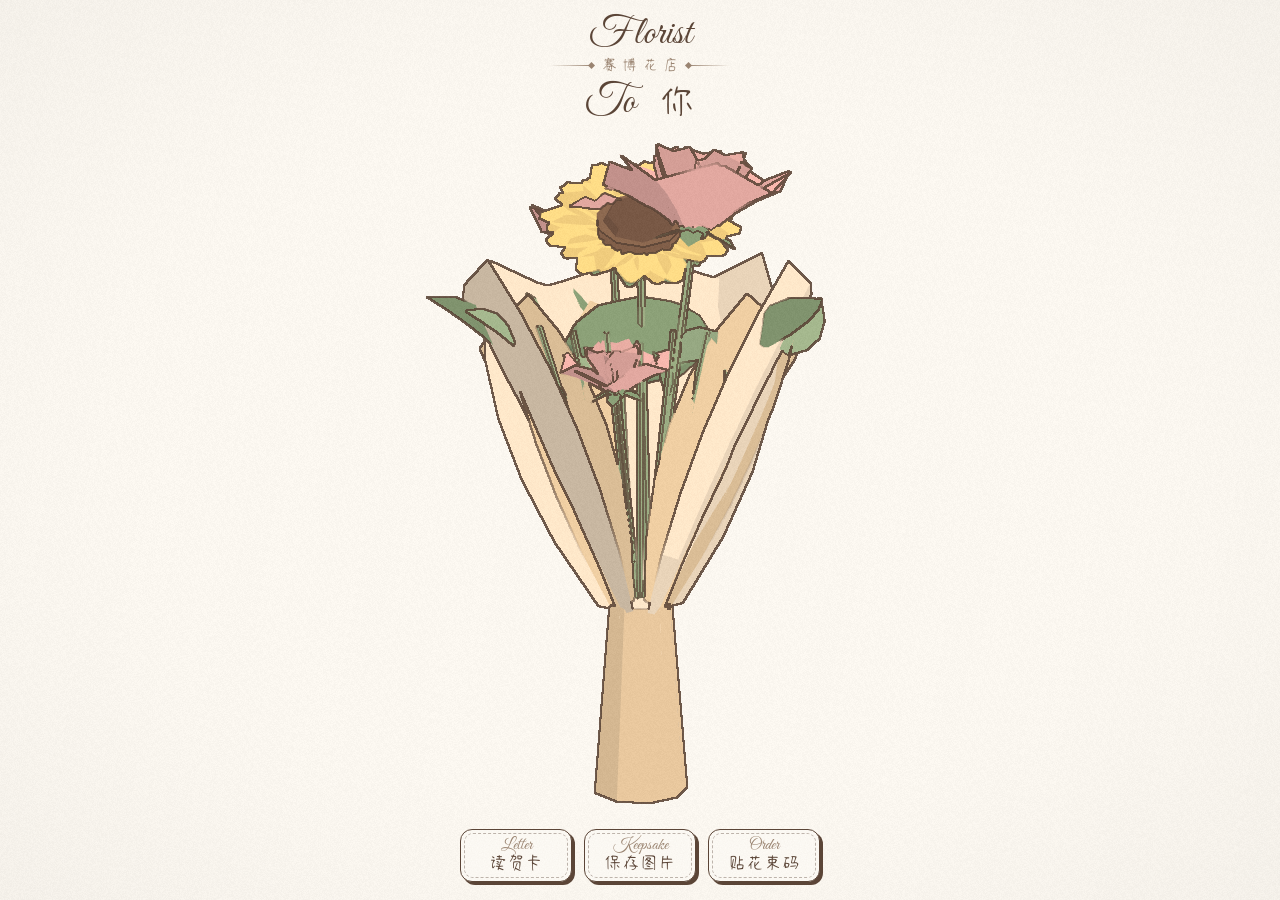
==== commit 90ec5afd: "Restore bouquet data from repeatedly encoded mobile share links Co-authored-by: Codex <codex@openai." ====
--- a/index.html
+++ b/index.html
@@ -120,9 +120,9 @@
   <div id="fatal" class="fatal hidden"></div>
 
   <script src="vendor/three.min.js"></script>
-  <script src="js/order.js"></script>
+  <script src="js/order.js?v=20261108-links1"></script>
   <script src="js/models.js"></script>
-  <script src="js/app.js"></script>
+  <script src="js/app.js?v=20261108-links1"></script>
 </body>
 </html>
 
